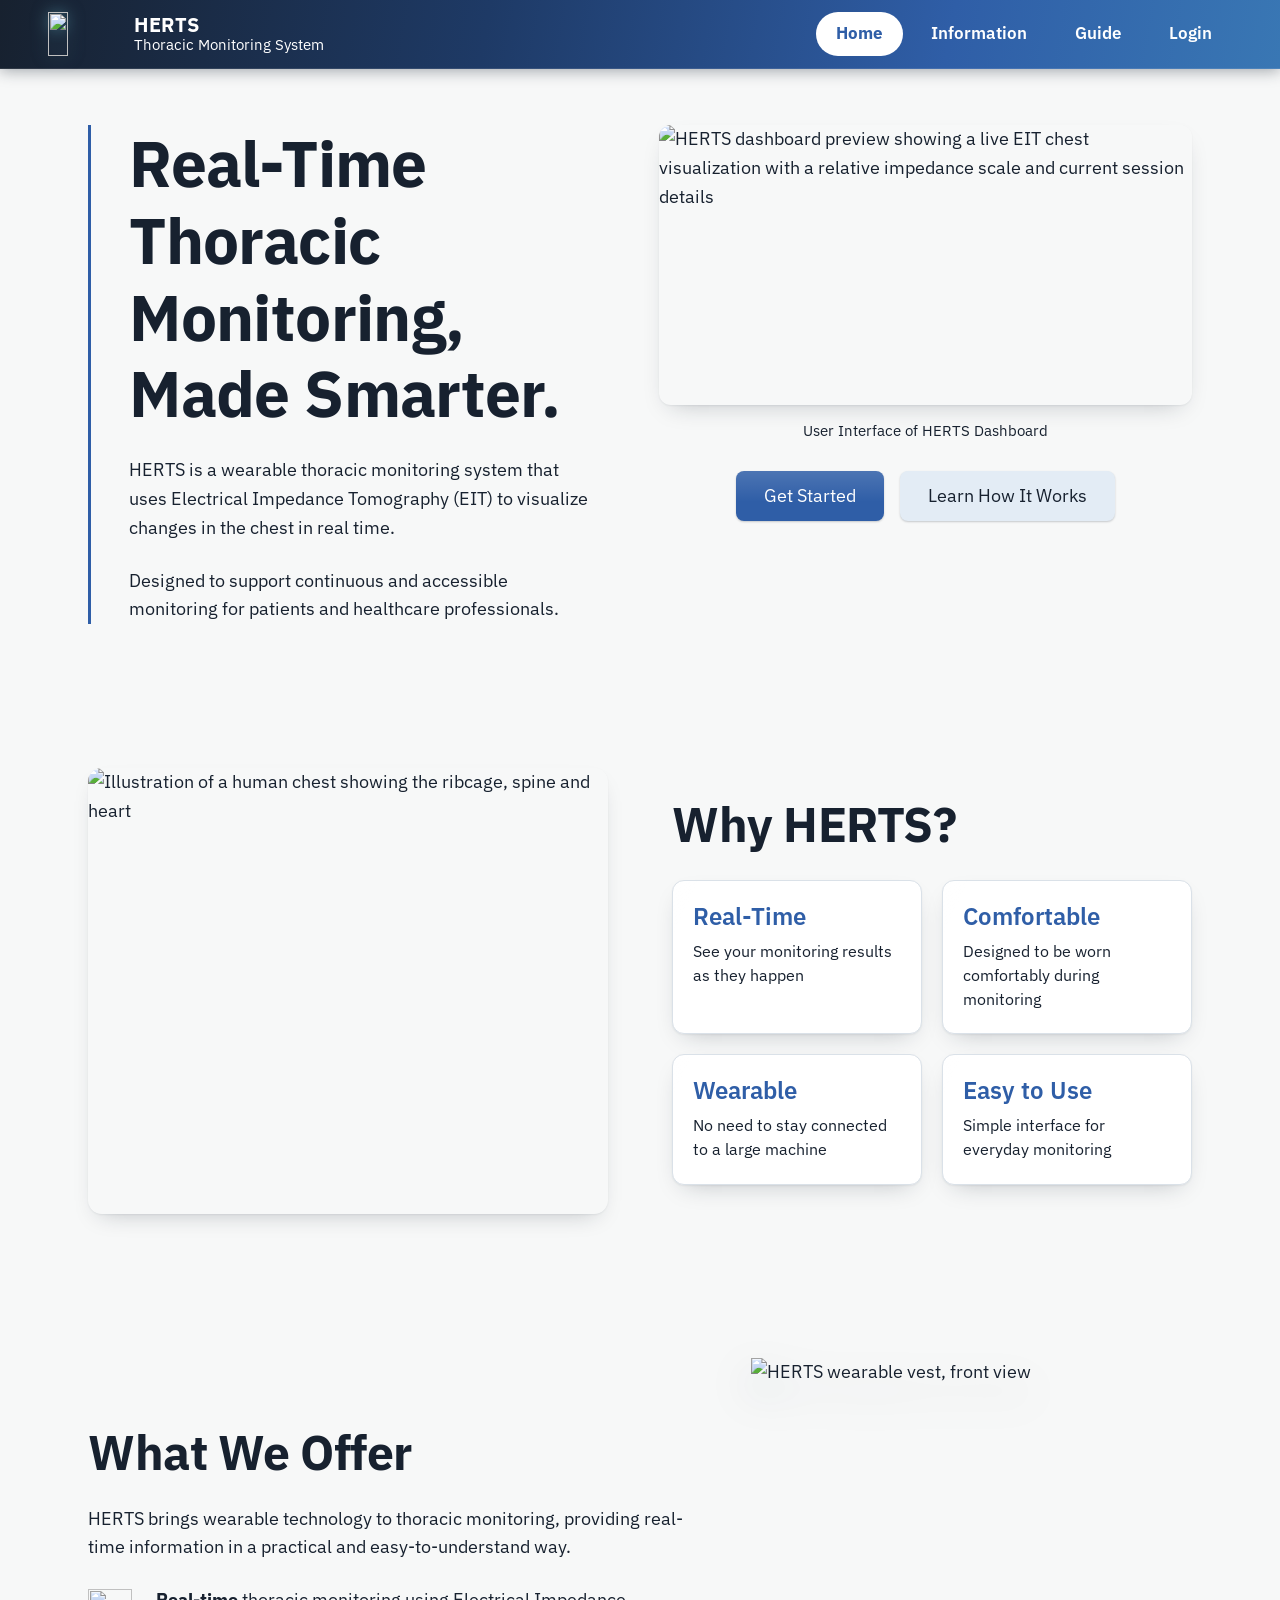
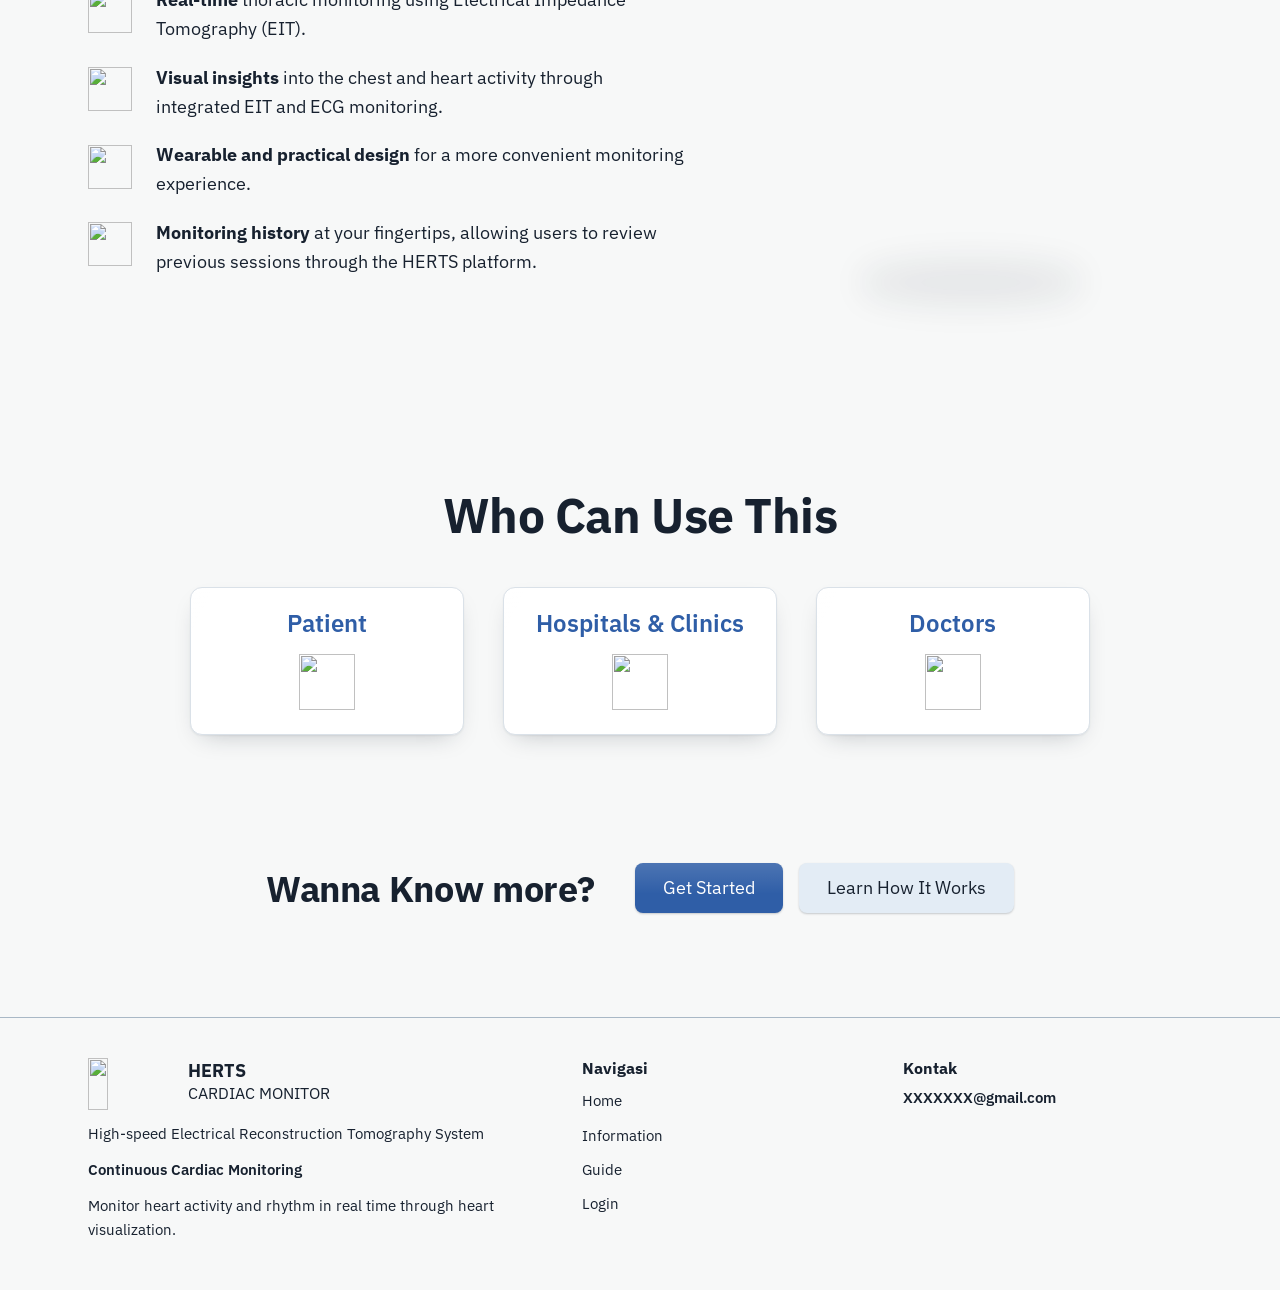
==== index.html @ ea3d72d0 "Add files via upload" ====
<!DOCTYPE html>
<html lang="en">
<head>
<meta charset="utf-8">
<meta name="viewport" content="width=device-width, initial-scale=1">
<title>HERTS — Real-Time Thoracic Monitoring, Made Smarter</title>
<meta name="description" content="HERTS is a wearable thoracic monitoring system that uses Electrical Impedance Tomography (EIT) to visualize changes in the chest in real time.">
<link rel="preconnect" href="https://fonts.googleapis.com">
<link rel="preconnect" href="https://fonts.gstatic.com" crossorigin>
<link href="https://fonts.googleapis.com/css2?family=IBM+Plex+Sans:wght@400;500;600;700&display=swap" rel="stylesheet">
<style>
/* ---------- Design tokens (colors taken from the approved design) ---------- */
:root{
  --brand:#2F5EA7;        /* primary blue: actions, links, sub-headings */
  --brand-dark:#234A86;   /* hover */
  --ink:#17212F;          /* body text and headings: instrument navy */
  --bg:#F7F8F8;           /* page background */
  --card:#FFFFFF;         /* card surface */
  --card-line:#DAE1E8;    /* card border */
  --pill:#E3ECF5;         /* secondary button */
  --line:#A9B8C6;         /* dividers */
  --white:#fff;
  --navy-2:#223A5C;
  --header-bg:linear-gradient(100deg,#17212F 0%,#1E3A66 38%,#2F5EA7 74%,#3977B4 100%);   /* navy → blue */

  --fs-body:clamp(1rem,.95rem + .25vw,1.125rem);     /* 16–18px */
  --fs-small:.9375rem;                                /* 15px */
  --fs-h1:clamp(2.25rem,1.4rem + 3.6vw,4rem);
  --fs-h2:clamp(1.875rem,1.3rem + 2.4vw,3rem);
  --fs-h3:clamp(1.25rem,1.1rem + .6vw,1.5rem);
  --shadow:0 1px 2px rgba(23,33,47,.06), 0 10px 24px -12px rgba(23,33,47,.28);
  --maxw:1200px;
  --gutter:clamp(1.25rem,4vw,3rem);
}
*,*::before,*::after{box-sizing:border-box}
html{scroll-behavior:smooth;-webkit-text-size-adjust:100%}
body{margin:0;background:var(--bg);color:var(--ink);font-family:'IBM Plex Sans',system-ui,-apple-system,'Segoe UI',Roboto,sans-serif;font-size:var(--fs-body);line-height:1.6}
img{max-width:100%;height:auto;display:block}
a{color:inherit}
h1,h2,h3,p{margin:0}
.wrap{max-width:var(--maxw);margin-inline:auto;padding-inline:var(--gutter)}
:focus-visible{outline:3px solid var(--ink);outline-offset:3px;border-radius:6px}
.skip{position:absolute;left:-999px;top:0;background:#fff;color:var(--brand);padding:.5rem 1rem;z-index:20}
.skip:focus{left:1rem;top:1rem}

/* ---------- Header ---------- */
.site-header{background:var(--header-bg);color:#fff;position:sticky;top:0;z-index:10;border-bottom:1px solid rgba(255,255,255,.1);box-shadow:0 2px 14px rgba(23,33,47,.38)}
.bar{display:flex;align-items:center;justify-content:space-between;gap:1rem;min-height:68px;padding-inline:var(--gutter);max-width:1440px;margin-inline:auto}
.brand{display:flex;align-items:center;gap:.75rem;text-decoration:none;color:#fff}
.brand img{height:44px;width:auto;filter:drop-shadow(0 0 8px rgba(107,187,206,.5))}
.brand b{display:block;font-size:1.25rem;line-height:1.1;font-weight:700;letter-spacing:.02em}
.brand span{display:block;font-size:var(--fs-small);font-weight:400;line-height:1.2}
.nav{display:flex;align-items:center;gap:.5rem}
.nav a{color:#fff;text-decoration:none;font-weight:600;font-size:1.0625rem;padding:.5rem 1.25rem;border-radius:999px;min-height:44px;display:inline-flex;align-items:center;transition:background .15s}
.nav a:hover{background:rgba(255,255,255,.2)}
.nav a[aria-current="page"]{background:#fff;color:var(--brand);font-weight:700}
.nav a:focus-visible{outline-color:#fff}
.menu-btn{display:none;background:transparent;border:2px solid #fff;color:#fff;border-radius:8px;width:48px;height:44px;cursor:pointer;padding:0}
.menu-btn span,.menu-btn span::before,.menu-btn span::after{display:block;width:22px;height:2px;background:#fff;margin:auto;position:relative;content:""}
.menu-btn span::before{position:absolute;top:-7px;left:0}.menu-btn span::after{position:absolute;top:7px;left:0}
.menu-btn:focus-visible{outline-color:#fff}

/* ---------- Buttons ---------- */
.btn{display:inline-flex;align-items:center;justify-content:center;min-height:48px;padding:.65rem 1.75rem;border-radius:8px;font:600 1.0625rem/1.2 inherit;font-family:inherit;text-decoration:none;box-shadow:0 1px 2px rgba(23,33,47,.22);transition:background .15s,transform .1s;cursor:pointer;border:0}
.btn-primary{background:var(--brand);background-image:linear-gradient(180deg,rgba(255,255,255,.14),rgba(255,255,255,0) 62%);color:#fff}
.btn-primary:hover{background:var(--brand-dark);background-image:none}
.btn-secondary{background:var(--pill);color:var(--ink)}
.btn-secondary:hover{background:#D2DFEC}
.btn:active{transform:translateY(1px)}
.btns{display:flex;flex-wrap:wrap;gap:1rem}

/* ---------- Sections ---------- */
section{padding-block:clamp(2.5rem,6vw,4.5rem)}
h1{font-size:var(--fs-h1);line-height:1.2;font-weight:700;color:var(--ink);letter-spacing:-.01em}
h2{font-size:var(--fs-h2);line-height:1.15;font-weight:700;color:var(--ink);letter-spacing:-.01em}
h3{font-size:var(--fs-h3);line-height:1.25;font-weight:600;color:var(--brand)}

/* Hero */
.hero{padding-top:clamp(2rem,5vw,3.5rem)}
.hero-grid{display:grid;grid-template-columns:minmax(0,1fr) minmax(0,1.05fr);gap:clamp(2rem,5vw,4rem);align-items:start}
.hero-copy{border-left:3px solid var(--brand);padding-left:clamp(1.25rem,3vw,2.5rem);display:grid;gap:1.5rem;max-width:34rem}
.hero-copy p{max-width:32rem}
.hero-visual{display:grid;gap:1rem;justify-items:center}
.hero-visual figure{margin:0;width:100%}
.hero-visual img{width:100%;border-radius:12px;box-shadow:var(--shadow)}
.hero-visual figcaption{text-align:center;font-size:var(--fs-small);margin-top:.9rem}
.hero-visual .btns{justify-content:center;margin-top:.75rem}

/* Why HERTS */
.why-grid{display:grid;grid-template-columns:minmax(0,1fr) minmax(0,1fr);gap:clamp(2rem,5vw,4rem);align-items:center}
.why-img img{width:100%;aspect-ratio:572/490;object-fit:cover;border-radius:14px;box-shadow:var(--shadow)}
.why-copy{display:grid;gap:1.75rem}
.cards-2{display:grid;grid-template-columns:repeat(2,minmax(0,1fr));gap:1.25rem}
.feature{background:var(--card);border:1px solid var(--card-line);border-radius:12px;padding:1.25rem 1.25rem 1.4rem;box-shadow:var(--shadow);display:grid;gap:.5rem;align-content:start}
.feature p{font-size:1rem;line-height:1.5}

/* What We Offer */
.offer-grid{display:grid;grid-template-columns:minmax(0,1.15fr) minmax(0,.85fr);gap:clamp(2rem,5vw,4rem);align-items:center}
.offer-copy{display:grid;gap:1.5rem}
.offer-list{list-style:none;margin:0;padding:0;display:grid;gap:1.25rem}
.offer-list li{display:grid;grid-template-columns:52px 1fr;gap:1rem;align-items:start}
.offer-list img{width:44px;height:44px;object-fit:contain;margin-top:.2rem}
.offer-list strong{font-weight:700}
.vest{display:grid;place-items:center}
.vest img{width:min(100%,440px);aspect-ratio:1;object-fit:contain}

/* Who can use */
.who{text-align:center}
.who h2{margin-bottom:clamp(1.75rem,4vw,2.75rem)}
.cards-3{display:grid;grid-template-columns:repeat(3,minmax(0,1fr));gap:clamp(1.25rem,3vw,2.5rem);max-width:900px;margin-inline:auto}
.audience{background:var(--card);border:1px solid var(--card-line);border-radius:12px;box-shadow:var(--shadow);padding:1.25rem 1rem 1.5rem;display:grid;gap:1rem;justify-items:center;align-content:start}
.audience img{width:56px;height:56px;object-fit:contain}

/* CTA */
.cta{padding-block:clamp(2rem,5vw,3.5rem)}
.cta-inner{display:flex;flex-wrap:wrap;align-items:center;justify-content:center;gap:1.5rem 2.5rem}
.cta h2{font-size:clamp(1.625rem,1.2rem + 1.6vw,2.25rem);color:var(--ink)}

/* Footer */
.site-footer{border-top:1px solid var(--line);margin-top:clamp(1.5rem,4vw,3rem);padding-block:2.5rem 3rem;font-size:var(--fs-small)}
.foot-grid{display:grid;grid-template-columns:1.6fr 1fr 1fr;gap:2rem}
.foot-brand{display:grid;gap:.75rem;align-content:start}
.foot-logo{display:flex;align-items:center;gap:.75rem}
.foot-logo img{height:52px;width:auto}
.foot-logo b{display:block;font-size:1.125rem;line-height:1.1;font-weight:700;color:var(--ink)}
.foot-logo span{font-weight:400;font-size:1rem}
.foot-brand strong{font-weight:600}
.foot h3,.foot-col h3{font-size:1rem;font-weight:700;color:var(--ink);margin-bottom:.5rem}
.foot-col ul{list-style:none;margin:0;padding:0;display:grid;gap:.25rem}
.foot-col a{text-decoration:none;display:inline-block;padding:.2rem 0}
.foot-col a:hover{color:var(--brand);text-decoration:underline}
.foot-col p{font-weight:600;overflow-wrap:anywhere}

/* ---------- Subtle homepage motion ---------- */
/* Product and card motion: noticeable, polished, and restrained. */
.vest{position:relative;min-height:clamp(300px,34vw,440px);isolation:isolate}
.vest-rotator{position:relative;width:min(100%,440px);aspect-ratio:3/4;display:grid;place-items:center;overflow:visible;perspective:900px}
.vest-rotator::after{content:"";position:absolute;z-index:-1;left:18%;right:18%;bottom:7%;height:7%;border-radius:50%;background:rgba(23,33,47,.15);filter:blur(18px);transform:scaleX(.82);transition:transform .7s ease,opacity .7s ease;opacity:.6}
.vest-rotator img{grid-area:1/1;width:100%;height:100%;object-fit:contain;filter:drop-shadow(0 18px 20px rgba(23,33,47,.18));opacity:0;transform:translateY(18px) rotateY(-9deg) scale(.94);transition:opacity .65s ease,transform .85s cubic-bezier(.2,.75,.25,1);will-change:transform,opacity}
.vest-rotator img.is-active{opacity:1;transform:translateY(0) rotateY(0) scale(1);animation:vest-float 3.2s ease-in-out .85s infinite}
.vest-rotator:hover img.is-active{animation-play-state:paused;transform:translateY(-8px) rotateY(-4deg) scale(1.035)}
.vest-rotator:hover::after{transform:scaleX(.65);opacity:.4}
@keyframes vest-float{0%,100%{translate:0 0;rotate:0deg}50%{translate:0 -9px;rotate:1deg}}
.feature,.audience{position:relative;overflow:hidden;transition:transform .32s cubic-bezier(.2,.75,.25,1),box-shadow .32s ease,border-color .32s ease;background-image:linear-gradient(115deg,transparent 0%,transparent 38%,rgba(255,255,255,.48) 50%,transparent 62%,transparent 100%);background-size:220% 100%;background-position:120% 0}
.feature:hover,.audience:hover{transform:translateY(-7px) scale(1.018);box-shadow:0 16px 30px -14px rgba(23,33,47,.34);border-color:rgba(47,94,167,.42);background-position:-20% 0}
/* Entrance + gentle idle motion after reveal; content stays visible without JS. */
.motion-ready .feature,.motion-ready .audience{opacity:0;transform:translateY(16px) scale(.975)}
.motion-ready .feature.is-visible,.motion-ready .audience.is-visible{opacity:1;transform:translateY(0) scale(1);transition:opacity .65s ease,transform .65s cubic-bezier(.2,.75,.25,1),box-shadow .32s ease,border-color .32s ease,background-position .7s ease}
.motion-ready .feature.is-visible{animation:card-settle 5.5s ease-in-out 1.2s infinite}
.motion-ready .audience.is-visible{animation:card-settle 5.5s ease-in-out 1.5s infinite}
.feature:nth-child(2),.audience:nth-child(2){transition-delay:.08s;animation-delay:1.45s}
.feature:nth-child(3),.audience:nth-child(3){transition-delay:.16s;animation-delay:1.7s}
.feature:nth-child(4){transition-delay:.24s;animation-delay:1.95s}
.feature:hover,.audience:hover{animation-play-state:paused!important}
@keyframes card-settle{0%,86%,100%{translate:0 0}92%{translate:0 -3px}}
@media (prefers-reduced-motion:reduce){
  .vest-rotator img,.feature,.audience,.motion-ready .feature,.motion-ready .audience{transition:none!important;transform:none!important;animation:none!important;translate:none!important;rotate:none!important}
}

/* ---------- Responsive ---------- */
@media (max-width:960px){
  .hero-grid,.why-grid,.offer-grid{grid-template-columns:1fr}
  .hero-copy{max-width:none}
  .why-img{order:2}
  .vest{order:-1}
  .offer-copy{order:1}
  .foot-grid{grid-template-columns:1fr 1fr}
  .foot-brand{grid-column:1/-1}
}
@media (max-width:760px){
  .menu-btn{display:block}
  .nav{display:none;position:absolute;left:0;right:0;top:100%;background:#17212F;flex-direction:column;align-items:stretch;padding:.5rem var(--gutter) 1rem;gap:.25rem;box-shadow:0 6px 8px rgba(0,0,0,.25)}
  .nav.open{display:flex}
  .nav a{justify-content:flex-start;border-radius:8px}
}
@media (max-width:640px){
  .cards-2{grid-template-columns:1fr}
  .cards-3{grid-template-columns:1fr;max-width:380px}
  .audience{grid-template-columns:auto 1fr;justify-items:start;align-items:center;text-align:left;padding:1rem 1.25rem}
  .audience img{order:-1}
  .foot-grid{grid-template-columns:1fr}
  .btns .btn,.hero-visual .btns .btn{flex:1 1 100%}
  .brand span{display:none}
}
@media (prefers-reduced-motion:reduce){html{scroll-behavior:auto}.btn,.nav a{transition:none}}
</style>
  <link rel="stylesheet" href="assets/mobile-responsive.css">
</head>
<body id="top">
<a class="skip" href="#main">Skip to content</a>

<!-- ============ HEADER ============ -->
<header class="site-header">
  <div class="bar">
    <a class="brand" href="index.html" aria-label="HERTS Thoracic Monitoring System — Home">
      <img src="assets/herts-logo-white.png" alt="" width="132" height="78">
      <div><b>HERTS</b><span>Thoracic Monitoring System</span></div>
    </a>
    <button class="menu-btn" aria-expanded="false" aria-controls="nav" aria-label="Toggle menu"><span></span></button>
    <!-- Home/Information/Guide are connected. TODO: login.html is still a placeholder -->
    <nav class="nav" id="nav" aria-label="Main">
      <a href="index.html" aria-current="page">Home</a>
      <a href="information.html">Information</a>
      <a href="information.html#how-it-works">Guide</a>
      <a href="login.html">Login</a>
    </nav>
  </div>
</header>

<main id="main">

<!-- ============ HERO ============ -->
<section class="hero" aria-labelledby="hero-title">
  <div class="wrap hero-grid">
    <div class="hero-copy">
      <h1 id="hero-title">Real-Time Thoracic Monitoring, Made Smarter.</h1>
      <p>HERTS is a wearable thoracic monitoring system that uses Electrical Impedance Tomography (EIT) to visualize changes in the chest in real time.</p>
      <p>Designed to support continuous and accessible monitoring for patients and healthcare professionals.</p>
    </div>
    <div class="hero-visual">
      <figure>
        <img src="assets/dashboard-preview.png" width="645" height="339" alt="HERTS dashboard preview showing a live EIT chest visualization with a relative impedance scale and current session details">
        <figcaption>User Interface of HERTS Dashboard</figcaption>
      </figure>
      <!-- Get Started -> login.html (placeholder); Learn How It Works -> Information & Guide page -->
      <div class="btns">
        <a class="btn btn-primary" href="login.html">Get Started</a>
        <a class="btn btn-secondary" href="information.html#how-it-works">Learn How It Works</a>
      </div>
    </div>
  </div>
</section>

<!-- ============ WHY HERTS ============ -->
<section aria-labelledby="why-title">
  <div class="wrap why-grid">
    <div class="why-img">
      <img src="assets/thorax.jpg" width="572" height="490" alt="Illustration of a human chest showing the ribcage, spine and heart" loading="lazy">
    </div>
    <div class="why-copy">
      <h2 id="why-title">Why HERTS?</h2>
      <div class="cards-2">
        <article class="feature"><h3>Real-Time</h3><p>See your monitoring results as they happen</p></article>
        <article class="feature"><h3>Comfortable</h3><p>Designed to be worn comfortably during monitoring</p></article>
        <article class="feature"><h3>Wearable</h3><p>No need to stay connected to a large machine</p></article>
        <article class="feature"><h3>Easy to Use</h3><p>Simple interface for everyday monitoring</p></article>
      </div>
    </div>
  </div>
</section>

<!-- ============ WHAT WE OFFER ============ -->
<section aria-labelledby="offer-title">
  <div class="wrap offer-grid">
    <div class="offer-copy">
      <h2 id="offer-title">What We Offer</h2>
      <p>HERTS brings wearable technology to thoracic monitoring, providing real-time information in a practical and easy-to-understand way.</p>
      <ul class="offer-list">
        <li><img src="assets/offer-realtime.png" alt="" loading="lazy"><span><strong>Real-time</strong> thoracic monitoring using Electrical Impedance Tomography (EIT).</span></li>
        <li><img src="assets/offer-insights.png" alt="" loading="lazy"><span><strong>Visual insights</strong> into the chest and heart activity through integrated EIT and ECG monitoring.</span></li>
        <li><img src="assets/offer-wearable.png" alt="" loading="lazy"><span><strong>Wearable and practical design</strong> for a more convenient monitoring experience.</span></li>
        <li><img src="assets/offer-history.png" alt="" loading="lazy"><span><strong>Monitoring history</strong> at your fingertips, allowing users to review previous sessions through the HERTS platform.</span></li>
      </ul>
    </div>
    <div class="vest">
      <div class="vest-rotator" aria-label="HERTS wearable vest shown from multiple angles">
        <img class="is-active" src="assets/vest-angle-1.webp" width="1080" height="1600" alt="HERTS wearable vest, front view" fetchpriority="low">
        <img src="assets/vest-angle-2.webp" width="1080" height="1600" alt="HERTS wearable vest, angled view" loading="lazy">
        <img src="assets/vest-angle-3.webp" width="1080" height="1600" alt="HERTS wearable vest, opposite angled view" loading="lazy">
      </div>
    </div>
  </div>
</section>

<!-- ============ WHO CAN USE THIS ============ -->
<section class="who" aria-labelledby="who-title">
  <div class="wrap">
    <h2 id="who-title">Who Can Use This</h2>
    <div class="cards-3">
      <article class="audience"><h3>Patient</h3><img src="assets/icon-patient.png" width="65" height="65" alt="" loading="lazy"></article>
      <article class="audience"><h3>Hospitals &amp; Clinics</h3><img src="assets/icon-hospital.png" width="67" height="67" alt="" loading="lazy"></article>
      <article class="audience"><h3>Doctors</h3><img src="assets/icon-doctor.png" width="59" height="59" alt="" loading="lazy"></article>
    </div>
  </div>
</section>

<!-- ============ FINAL CTA ============ -->
<section class="cta" aria-labelledby="cta-title">
  <div class="wrap cta-inner">
    <h2 id="cta-title">Wanna Know more?</h2>
    <div class="btns">
      <a class="btn btn-primary" href="login.html">Get Started</a>
      <a class="btn btn-secondary" href="information.html#how-it-works">Learn How It Works</a>
    </div>
  </div>
</section>

</main>

<!-- ============ FOOTER ============ -->
<footer class="site-footer">
  <div class="wrap foot-grid">
    <div class="foot-brand">
      <div class="foot-logo"><img src="assets/herts-logo.png" alt="" width="132" height="78"><div><b>HERTS</b><span>CARDIAC MONITOR</span></div></div>
      <p>High-speed Electrical Reconstruction Tomography System</p>
      <p><strong>Continuous Cardiac Monitoring</strong></p>
      <p>Monitor heart activity and rhythm in real time through heart visualization.</p>
    </div>
    <nav class="foot-col" aria-label="Footer">
      <h3>Navigasi</h3>
      <ul>
        <li><a href="index.html">Home</a></li>
        <li><a href="information.html">Information</a></li>
        <li><a href="information.html#how-it-works">Guide</a></li>
        <li><a href="login.html">Login</a></li>
      </ul>
    </nav>
    <div class="foot-col">
      <h3>Kontak</h3>
      <!-- TODO: replace with the real contact email -->
      <p>XXXXXXX@gmail.com</p>
    </div>
  </div>
</footer>

<script>
  // Mobile menu toggle (only JavaScript on the page)
  const btn=document.querySelector('.menu-btn'),nav=document.getElementById('nav');
  btn.addEventListener('click',()=>{const o=nav.classList.toggle('open');btn.setAttribute('aria-expanded',o)});
  nav.addEventListener('click',e=>{if(e.target.closest('a')){nav.classList.remove('open');btn.setAttribute('aria-expanded','false')}});

  // Rotate through the three supplied vest photos with a restrained cross-fade.
  const vestRotator=document.querySelector('.vest-rotator');
  if(vestRotator){
    const vestFrames=[...vestRotator.querySelectorAll('img')];
    let vestIndex=0,vestTimer;
    const reducedMotion=window.matchMedia('(prefers-reduced-motion: reduce)').matches;
    const showNextVest=()=>{
      vestFrames[vestIndex].classList.remove('is-active');
      vestIndex=(vestIndex+1)%vestFrames.length;
      vestFrames[vestIndex].classList.add('is-active');
    };
    if(!reducedMotion && vestFrames.length>1){
      vestTimer=window.setInterval(showNextVest,2200);
      vestRotator.addEventListener('mouseenter',()=>window.clearInterval(vestTimer));
      vestRotator.addEventListener('mouseleave',()=>{window.clearInterval(vestTimer);vestTimer=window.setInterval(showNextVest,2200)});
      document.addEventListener('visibilitychange',()=>{
        window.clearInterval(vestTimer);
        if(!document.hidden) vestTimer=window.setInterval(showNextVest,2200);
      });
    }
  }

  // Reveal feature and audience cards gently as they enter the viewport.
  const motionCards=[...document.querySelectorAll('.feature,.audience')];
  if(!window.matchMedia('(prefers-reduced-motion: reduce)').matches && 'IntersectionObserver' in window){
    document.documentElement.classList.add('motion-ready');
    const cardObserver=new IntersectionObserver(entries=>{
      entries.forEach(entry=>{
        if(entry.isIntersecting){entry.target.classList.add('is-visible');cardObserver.unobserve(entry.target)}
      });
    },{threshold:0.14});
    motionCards.forEach(card=>cardObserver.observe(card));
  }
</script>
</body>
</html>
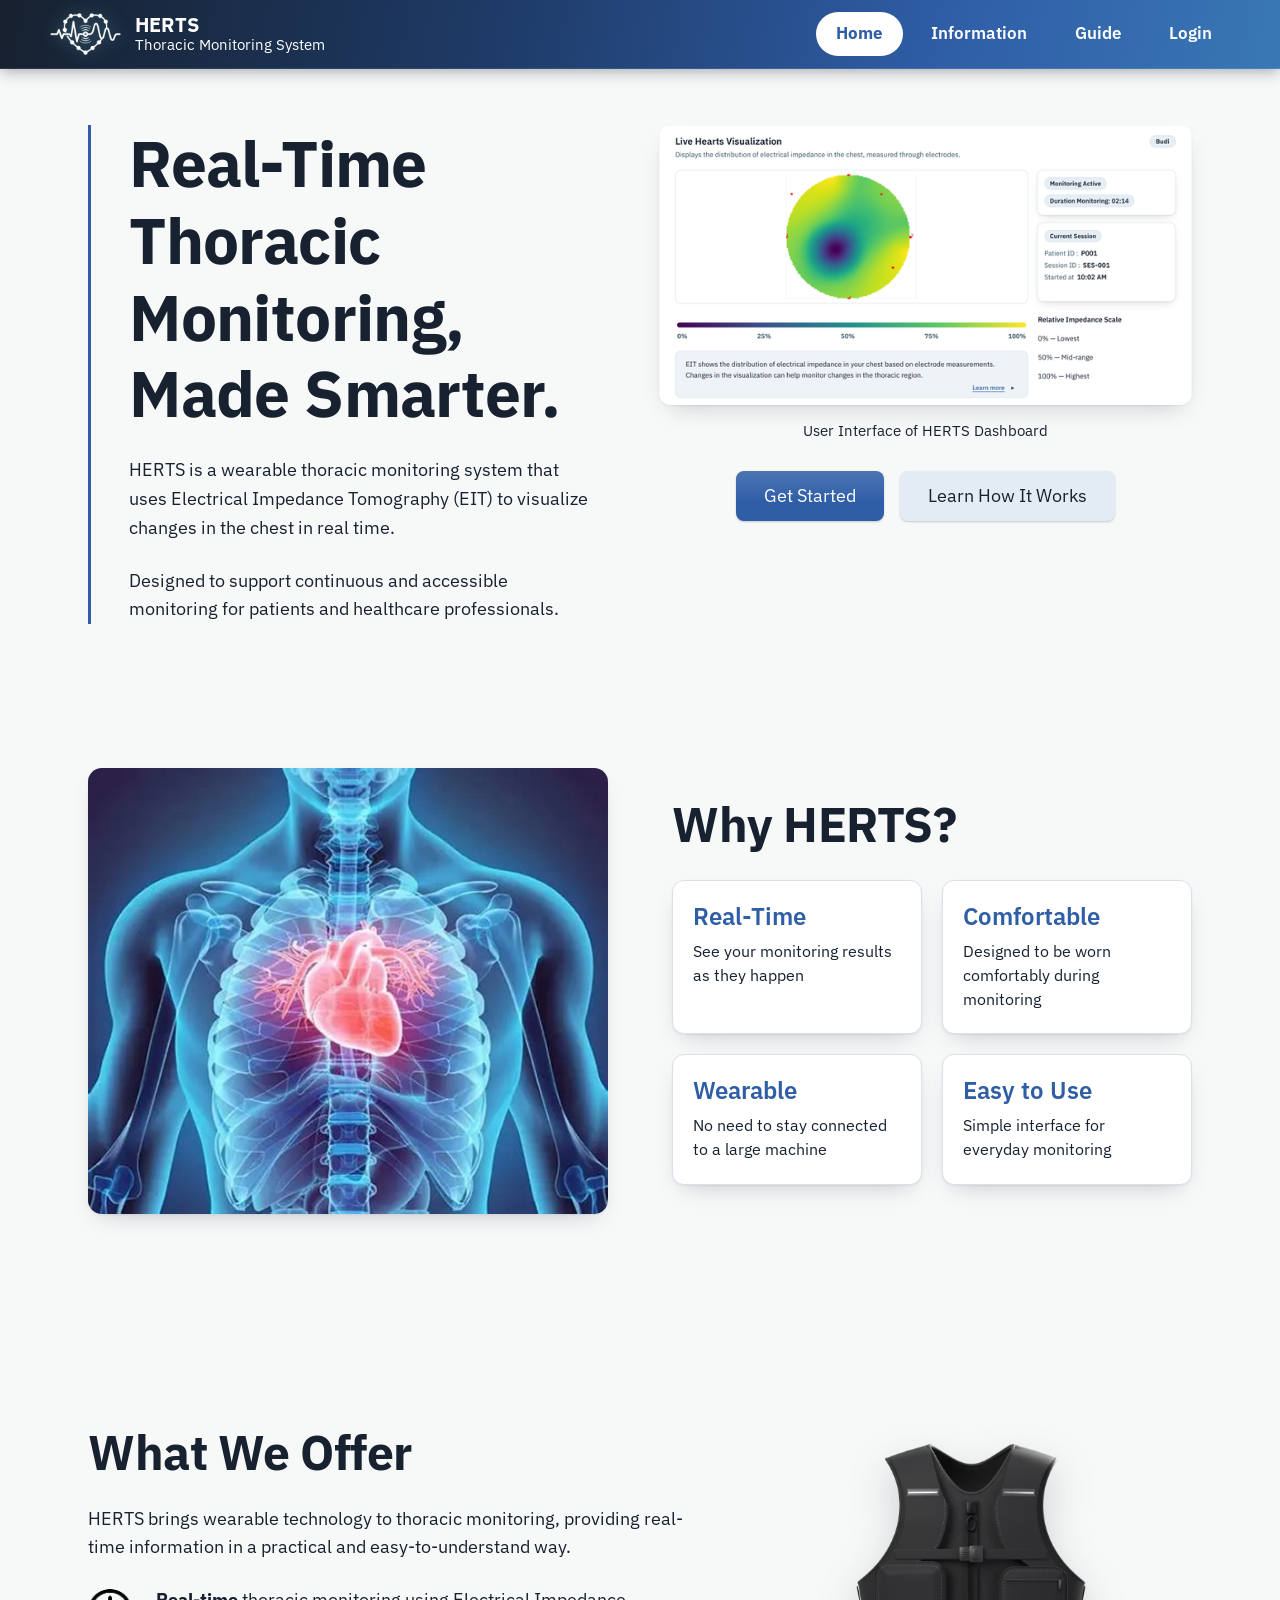
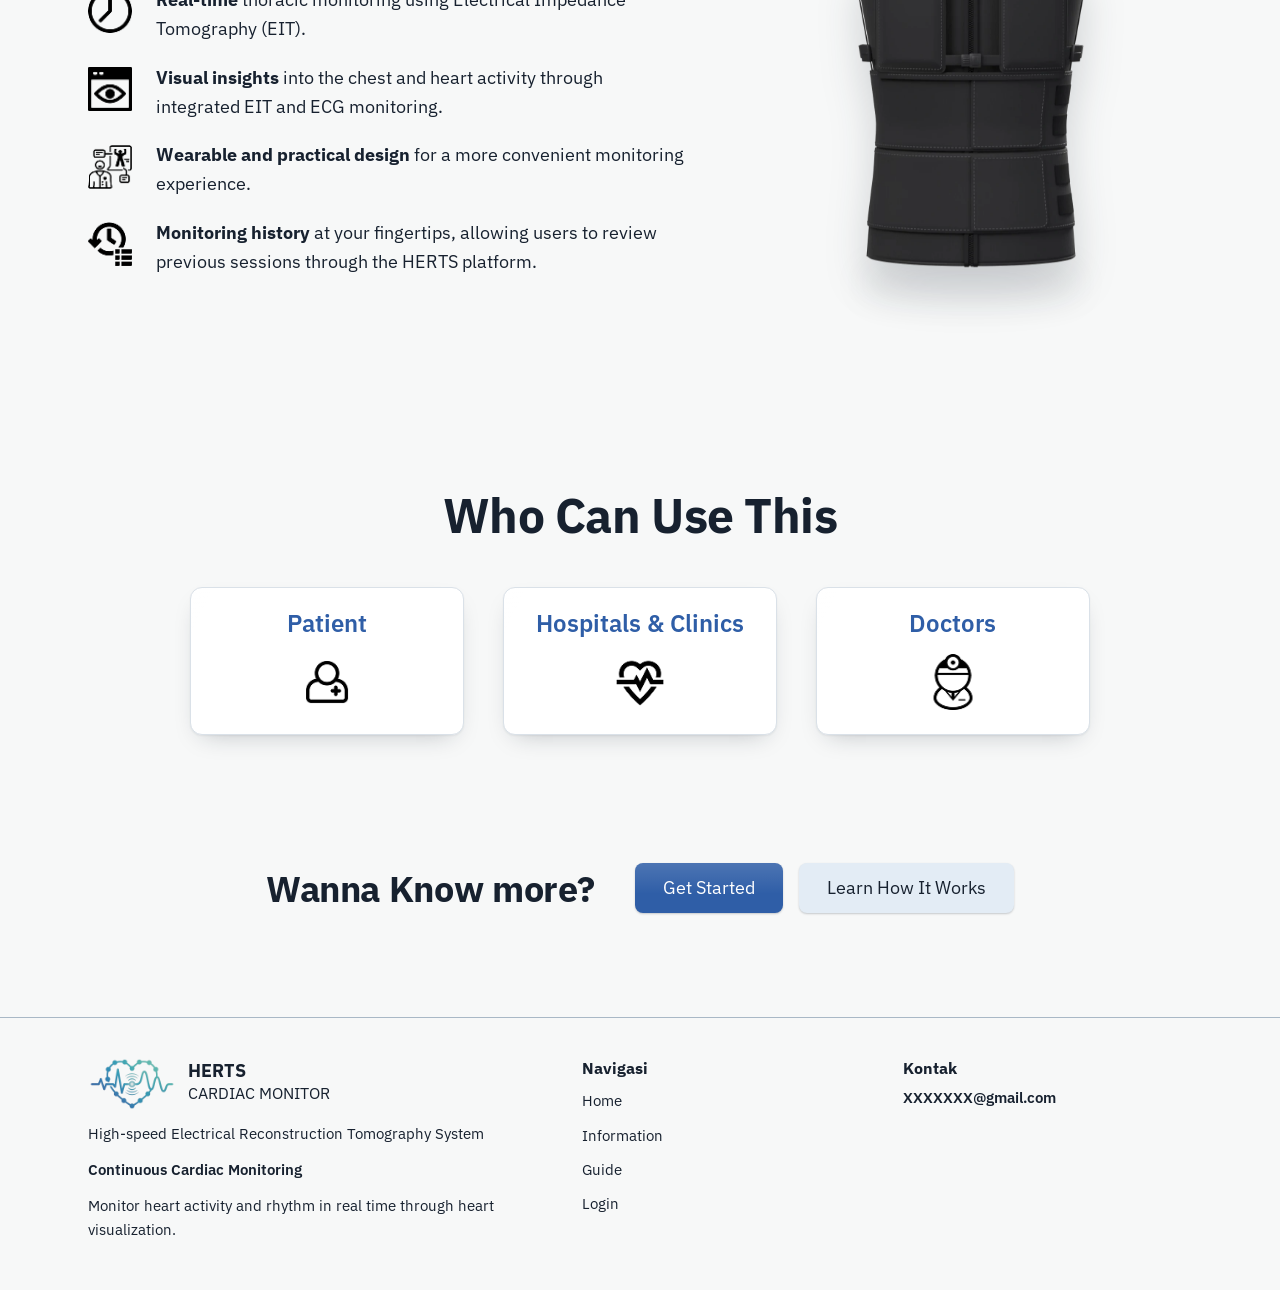
==== commit 4ecd0752: "Add files via upload" ====
--- a/index.html
+++ b/index.html
@@ -326,8 +326,12 @@
 <script>
   // Mobile menu toggle (only JavaScript on the page)
   const btn=document.querySelector('.menu-btn'),nav=document.getElementById('nav');
-  btn.addEventListener('click',()=>{const o=nav.classList.toggle('open');btn.setAttribute('aria-expanded',o)});
-  nav.addEventListener('click',e=>{if(e.target.closest('a')){nav.classList.remove('open');btn.setAttribute('aria-expanded','false')}});
+  const closeMenu=()=>{nav.classList.remove('open');btn.setAttribute('aria-expanded','false')};
+  btn.addEventListener('click',()=>{const o=nav.classList.toggle('open');btn.setAttribute('aria-expanded',String(o))});
+  nav.addEventListener('click',e=>{if(e.target.closest('a'))closeMenu()});
+  document.addEventListener('click',e=>{if(!nav.contains(e.target)&&!btn.contains(e.target))closeMenu()});
+  document.addEventListener('keydown',e=>{if(e.key==='Escape')closeMenu()});
+  window.addEventListener('resize',()=>{if(window.innerWidth>760)closeMenu()});
 
   // Rotate through the three supplied vest photos with a restrained cross-fade.
   const vestRotator=document.querySelector('.vest-rotator');
--- a/assets/mobile-responsive.css
+++ b/assets/mobile-responsive.css
@@ -0,0 +1,88 @@
+/* HERTZ responsive layout layer — preserves page content and desktop styling */
+*,*::before,*::after{box-sizing:border-box}
+html{max-width:100%;overflow-x:hidden}
+body{max-width:100%;overflow-x:hidden}
+img,svg,video,canvas,iframe{max-width:100%;height:auto}
+button,input,select,textarea{max-width:100%;font:inherit}
+table{max-width:100%}
+@media (max-width: 760px){
+  body{font-size:15px}
+  .wrap,.dp,.hist-wrap,.cards,.intro,.page:not(.dr),.pf-wrap,.sd-wrap,.session-wrap{
+    max-width:100%;width:auto;margin-left:16px;margin-right:16px
+  }
+  .site-header .bar,.site-header.dr .bar{
+    display:flex;flex-wrap:wrap;align-items:center;gap:8px;
+    min-height:58px;padding:8px 14px
+  }
+  .site-header .brand img,.site-header.dr .brand img{max-width:96px;height:auto;max-height:44px}
+  .site-header .brand,.site-header.dr .brand{min-width:0;gap:6px;font-size:18px}
+  .site-header .nav,.site-header.dr .nav{
+    display:flex;flex:1 1 100%;order:3;gap:8px;justify-content:flex-start;
+    flex-wrap:wrap;margin:0;padding:4px 0 2px;min-width:0
+  }
+  .site-header .nav a,.site-header.dr .nav a{font-size:13px;padding:8px 10px;white-space:normal}
+  .site-header .user,.site-header.dr .user{margin-left:auto;min-width:0;max-width:100%;gap:8px}
+  .site-header .user span{overflow-wrap:anywhere}
+  .site-header .user img,.site-header .user .ini{width:36px;height:36px;flex:0 0 36px}
+  .hero,.hero-grid,.why-grid,.offer-grid,.split,.dgrid,.dcol,.pf-grid,.pfgrid,
+  .sviz,.viz,.eitp-main,.eitp-foot,.cards,.sd-cards,.cards-2,.cards-3,.foot-grid,.foot,
+  .blocks,.steps,.roles,.hist-listhead,.hist-filters,.fields,.pfields{
+    grid-template-columns:minmax(0,1fr)!important
+  }
+  .hero-grid,.why-grid,.offer-grid{gap:24px}
+  .hero h1{font-size:clamp(2rem,8vw,2.8rem);line-height:1.08}
+  h1{overflow-wrap:anywhere}
+  .hero-copy p,.lead,.lede{font-size:15px}
+  .hero-visual figure{margin:0}
+  .hero-visual img,.why-img img{width:100%;height:auto;object-fit:contain}
+  .btns{display:flex;flex-wrap:wrap;gap:10px}
+  .btns .btn,.actions .btn{width:100%;justify-content:center}
+  .page.dr{padding:24px 0 40px}
+  .dp h1{font-size:24px}
+  .titlebar,.head,.scard .sh,.hist-listhead,.pf-intro,.intro-inner{
+    align-items:flex-start;gap:12px;flex-wrap:wrap
+  }
+  .stats{grid-template-columns:repeat(2,minmax(0,1fr))!important;gap:16px}
+  .stats>div{min-width:0}
+  .stats .n{font-size:22px}
+  .dcard,.card,.pcard,.scard,.fcard,.form-panel,.panel,.eitp,.box{
+    min-width:0;max-width:100%;padding:16px
+  }
+  .dp,.dcol,.dgrid,.dcard,.pcard,.pf-col,.card,.box,.eitp{min-width:0}
+  .dp table,.dcard table,.card table,.pcard table{display:block;width:100%;overflow-x:auto}
+  .active-box,.infof,.rows,.prow,.pfields,.fields{min-width:0}
+  .active-box dd,.infof dd,.rows dd,.prow dd,.fields dd,.id,.sid,.mail{overflow-wrap:anywhere}
+  .hist-wrap{margin-left:16px;margin-right:16px}
+  .hist-intro h1,.sd-title h1{font-size:22px}
+  .sessions{gap:14px}
+  .scard{padding:14px}
+  .scard .sh{display:flex;flex-direction:column}
+  .scard .sh>*{max-width:100%}
+  .fcard{padding:14px}
+  .fields{gap:16px}
+  .site-footer{padding:26px 16px 32px}
+  .foot-logo{gap:12px;align-items:flex-start}
+  .foot-logo img{max-width:70px;height:auto}
+  .foot-brand{grid-column:auto}
+  .eitp-img{width:100%;max-width:100%;aspect-ratio:1/1;max-height:none}
+  .eitp-plot,.eitp-chart,.ecgbox,.ecg-strip{max-width:100%;min-width:0;overflow:hidden}
+  .eitp-charts{grid-template-columns:minmax(0,1fr)!important}
+  .crumbs{overflow-wrap:anywhere}
+  .actions{display:flex;flex-wrap:wrap;gap:10px}
+  .actions>*{max-width:100%}
+  .form-inner{padding:22px 18px}
+  .form-panel{width:100%;max-width:100%}
+  .intro{padding-left:0!important;padding-right:0!important}
+  .intro-info{min-width:0}
+  .site-footer .foot-col{min-width:0}
+}
+@media (max-width: 420px){
+  .wrap,.dp,.hist-wrap,.cards,.intro,.page:not(.dr),.pf-wrap,.sd-wrap,.session-wrap{margin-left:12px;margin-right:12px}
+  .site-header .bar,.site-header.dr .bar{padding-left:12px;padding-right:12px}
+  .site-header .brand img,.site-header.dr .brand img{max-width:78px}
+  .site-header .brand{font-size:16px}
+  .stats{grid-template-columns:minmax(0,1fr)!important}
+  .dcard,.card,.pcard,.scard,.fcard,.form-panel,.panel,.eitp,.box{padding:13px}
+  .hero h1{font-size:clamp(1.8rem,9vw,2.3rem)}
+  .nav a{font-size:12px}
+}
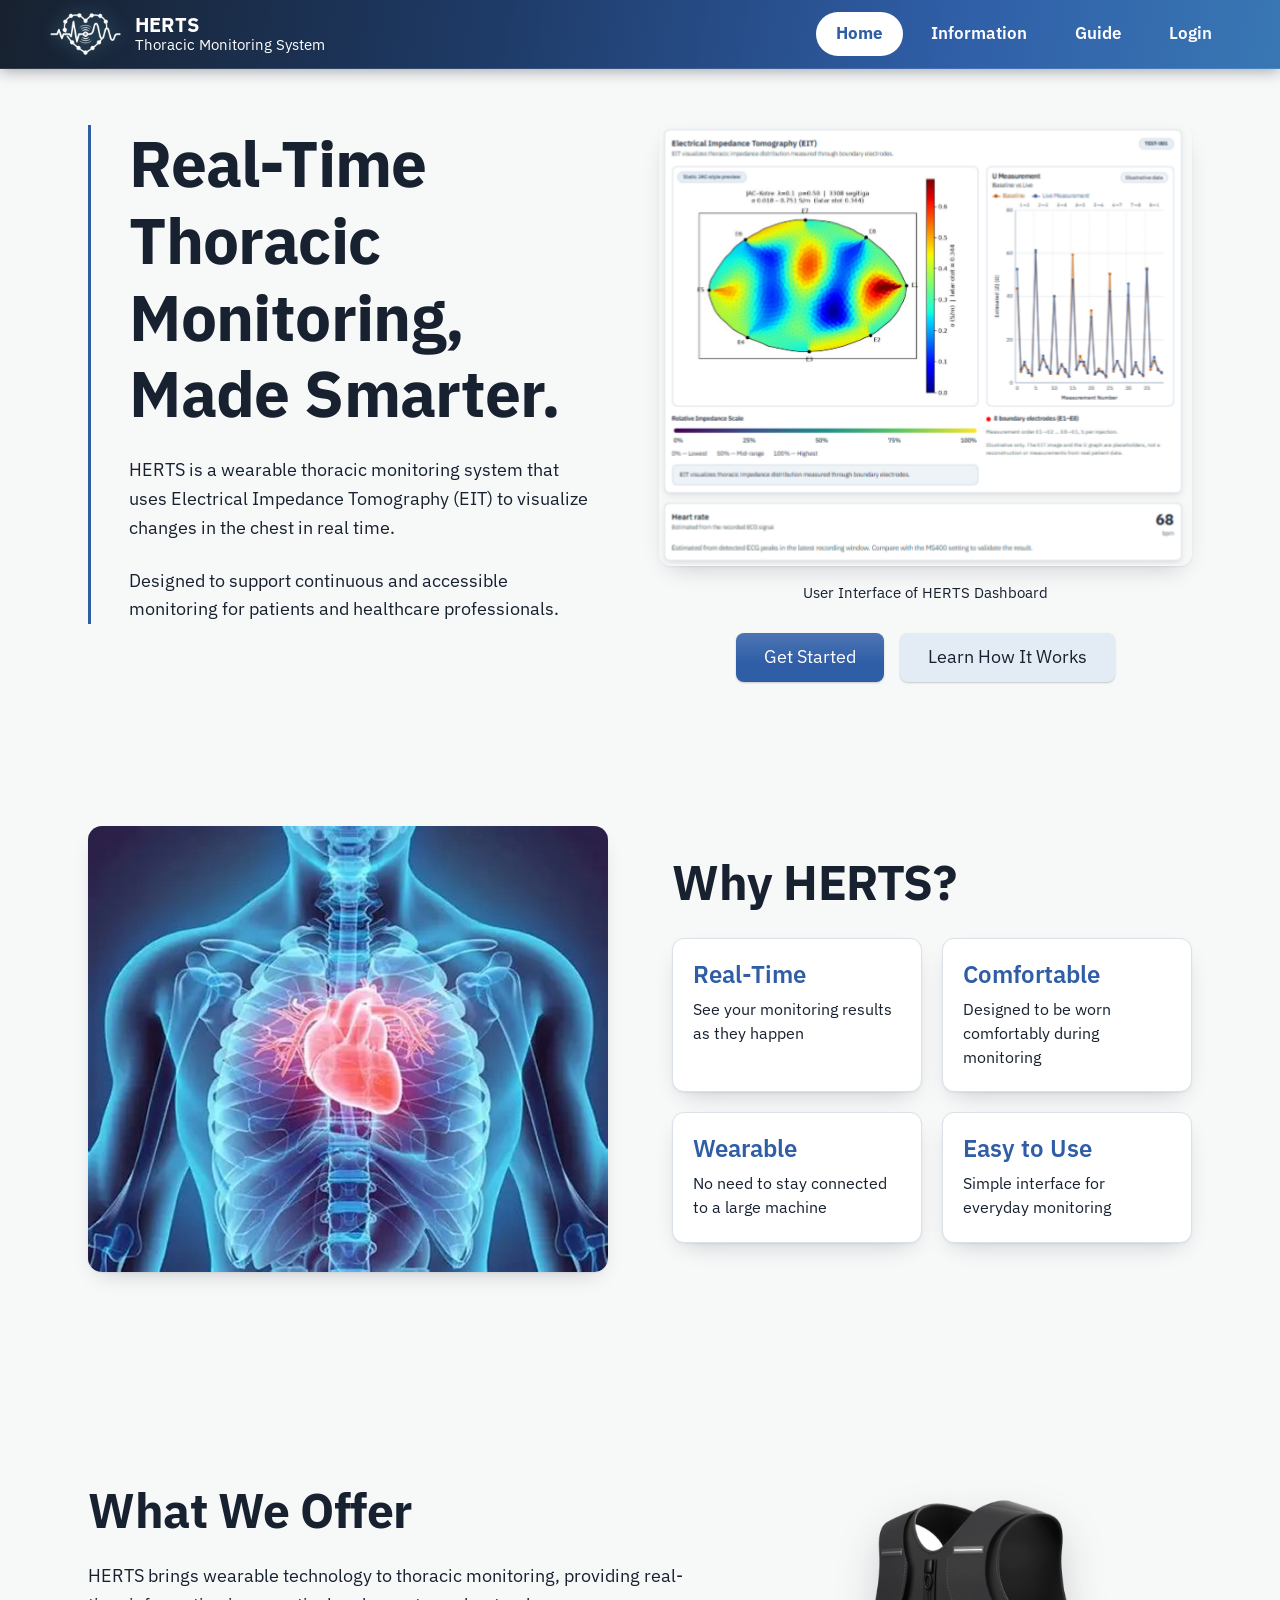
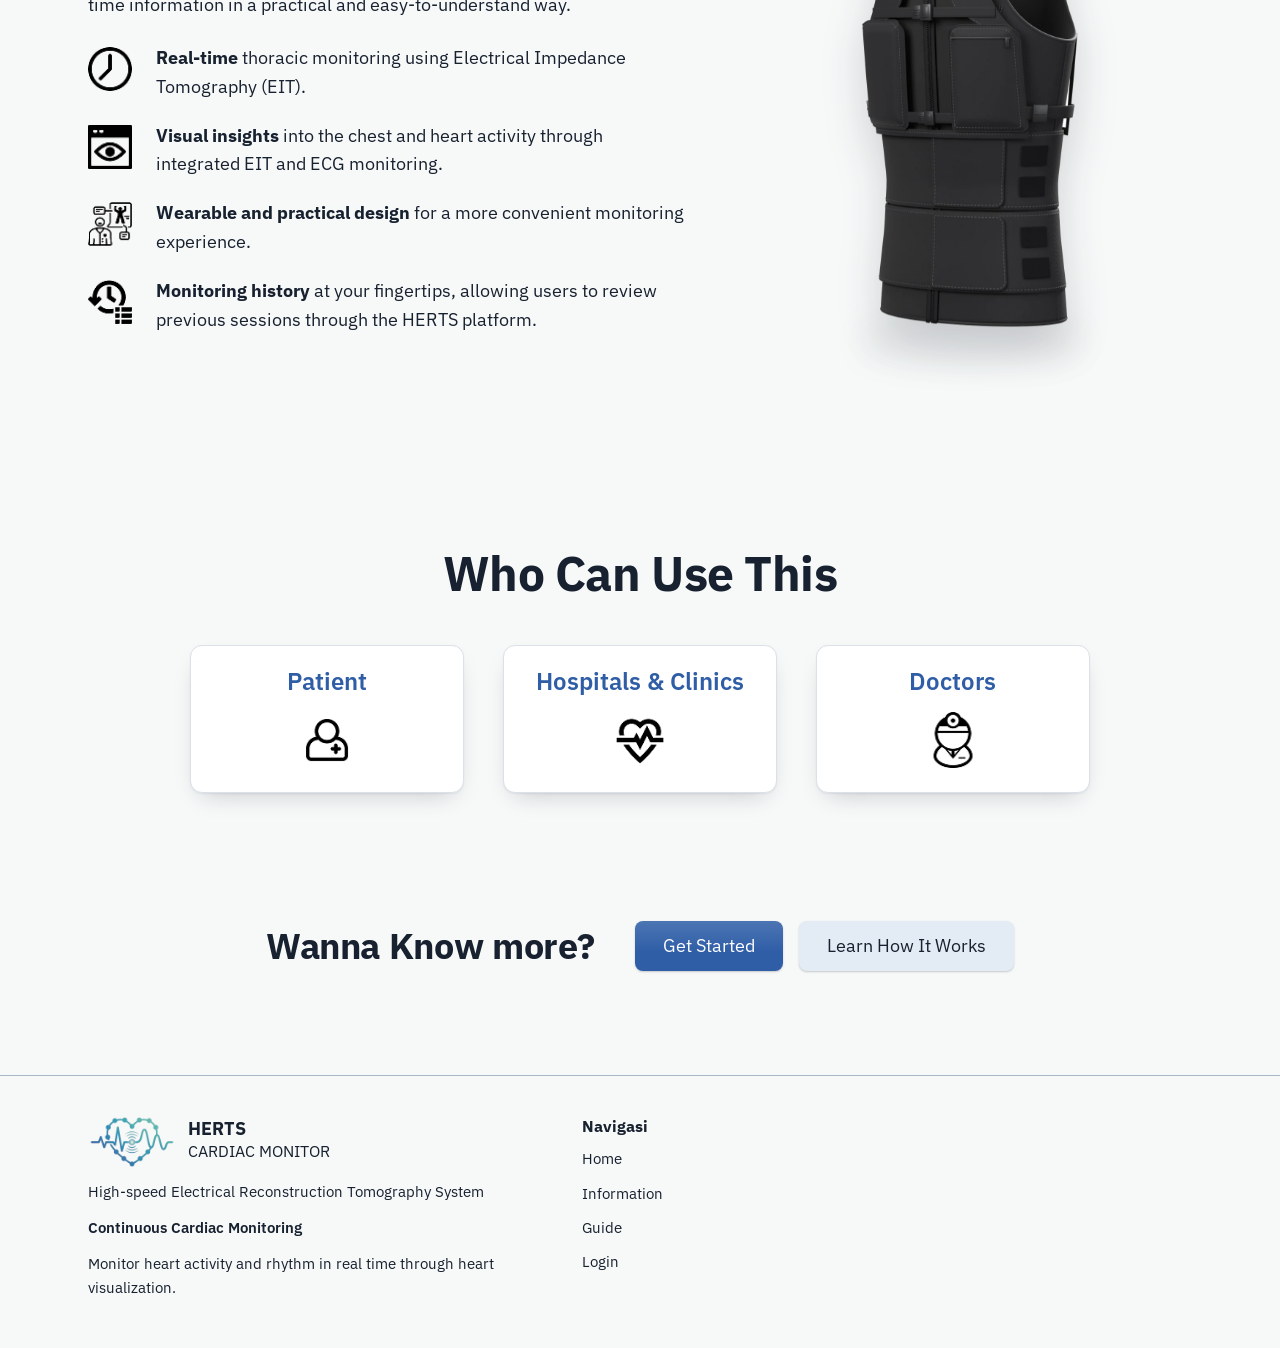
==== commit c9d08216: "Remove placeholder email from footer Removed placeholder contact information from footer." ====
--- a/index.html
+++ b/index.html
@@ -316,9 +316,6 @@
       </ul>
     </nav>
     <div class="foot-col">
-      <h3>Kontak</h3>
-      <!-- TODO: replace with the real contact email -->
-      <p>XXXXXXX@gmail.com</p>
     </div>
   </div>
 </footer>
--- a/assets/mobile-responsive.css
+++ b/assets/mobile-responsive.css
@@ -86,3 +86,18 @@
   .hero h1{font-size:clamp(1.8rem,9vw,2.3rem)}
   .nav a{font-size:12px}
 }
+
+
+/* Fix: homepage mobile navigation must stay collapsed until the hamburger is tapped.
+   This overrides the generic responsive rule above, which accidentally forced it open. */
+@media (max-width: 760px){
+  .site-header:not(.dr) .nav{
+    display:none; position:absolute; left:0; right:0; top:100%;
+    flex:initial; order:initial; flex-direction:column; align-items:stretch;
+    flex-wrap:nowrap; gap:.25rem; margin:0; padding:.5rem 12px 1rem;
+    background:#17212F; box-shadow:0 6px 8px rgba(0,0,0,.25); z-index:20;
+  }
+  .site-header:not(.dr) .nav.open{display:flex}
+  .site-header:not(.dr) .bar{position:relative; flex-wrap:nowrap}
+  .site-header:not(.dr) .nav a{display:flex; width:100%; min-height:44px; justify-content:flex-start; border-radius:8px}
+}
